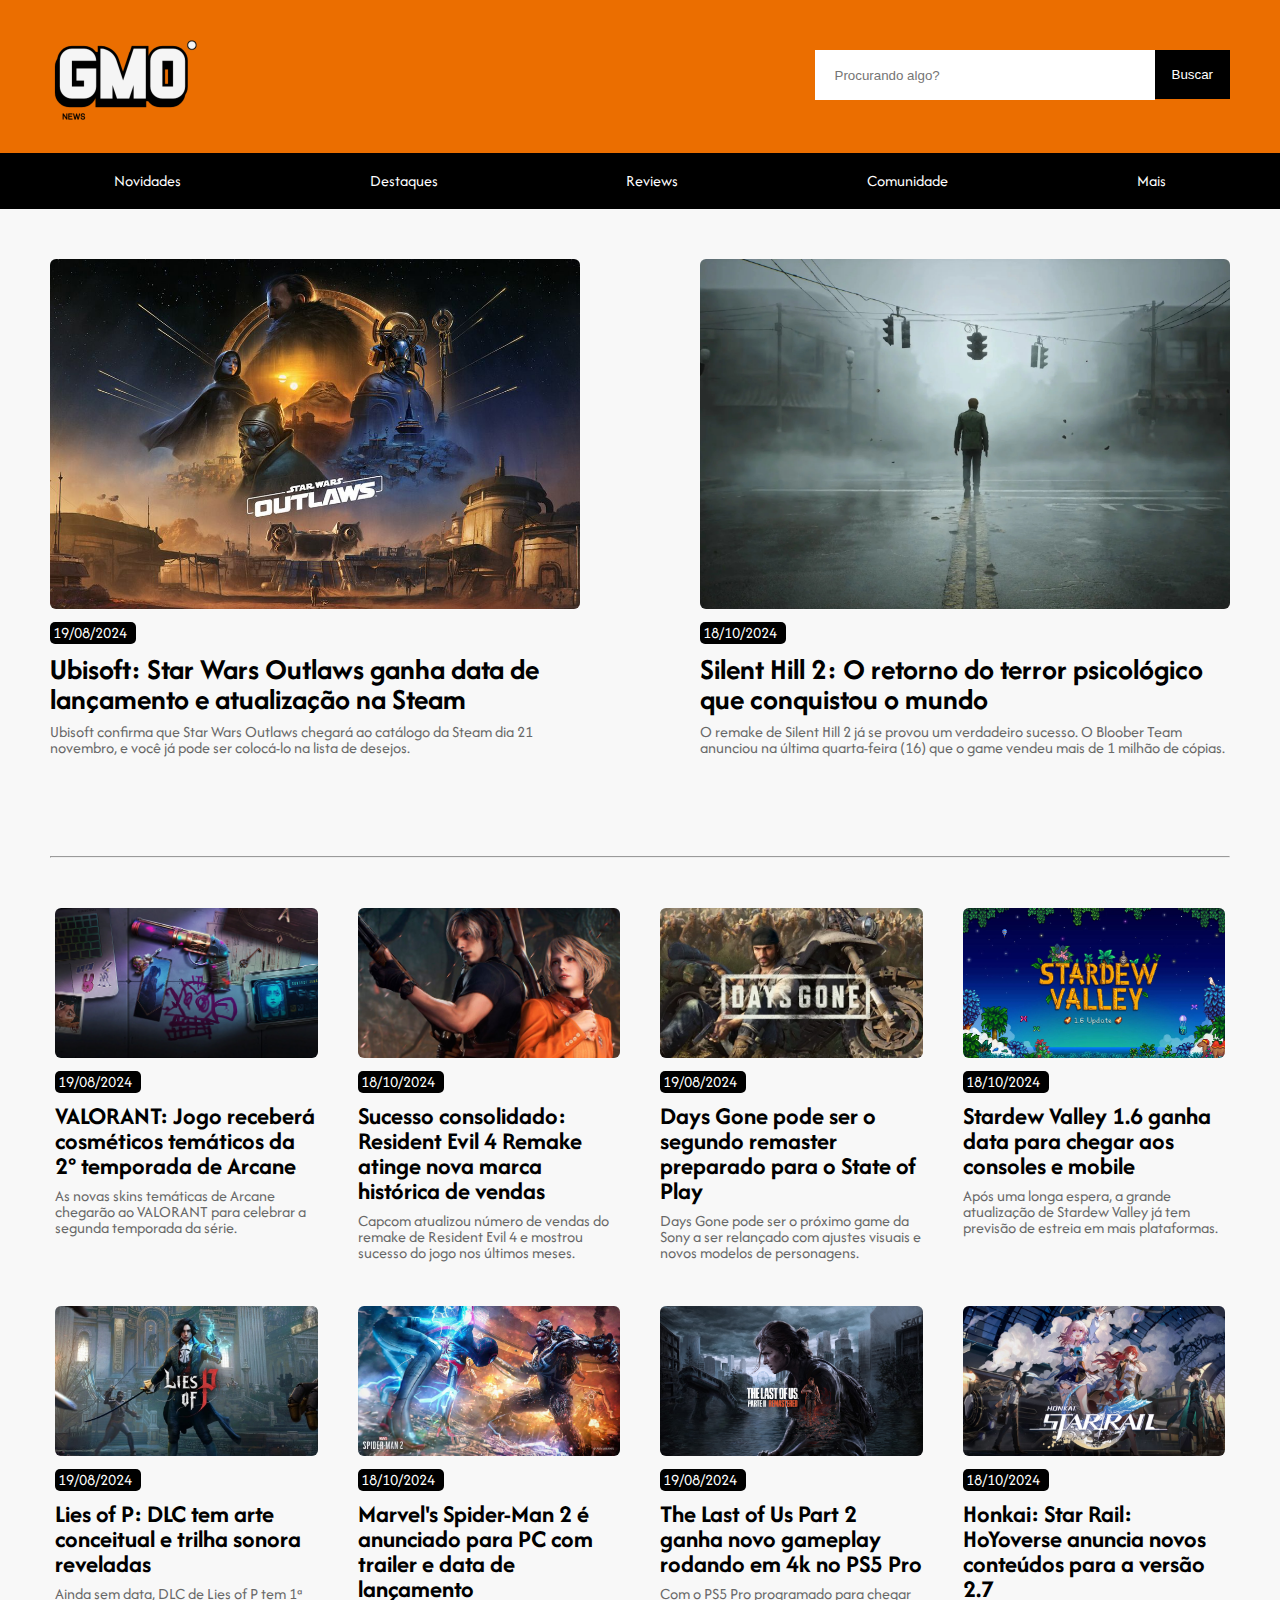
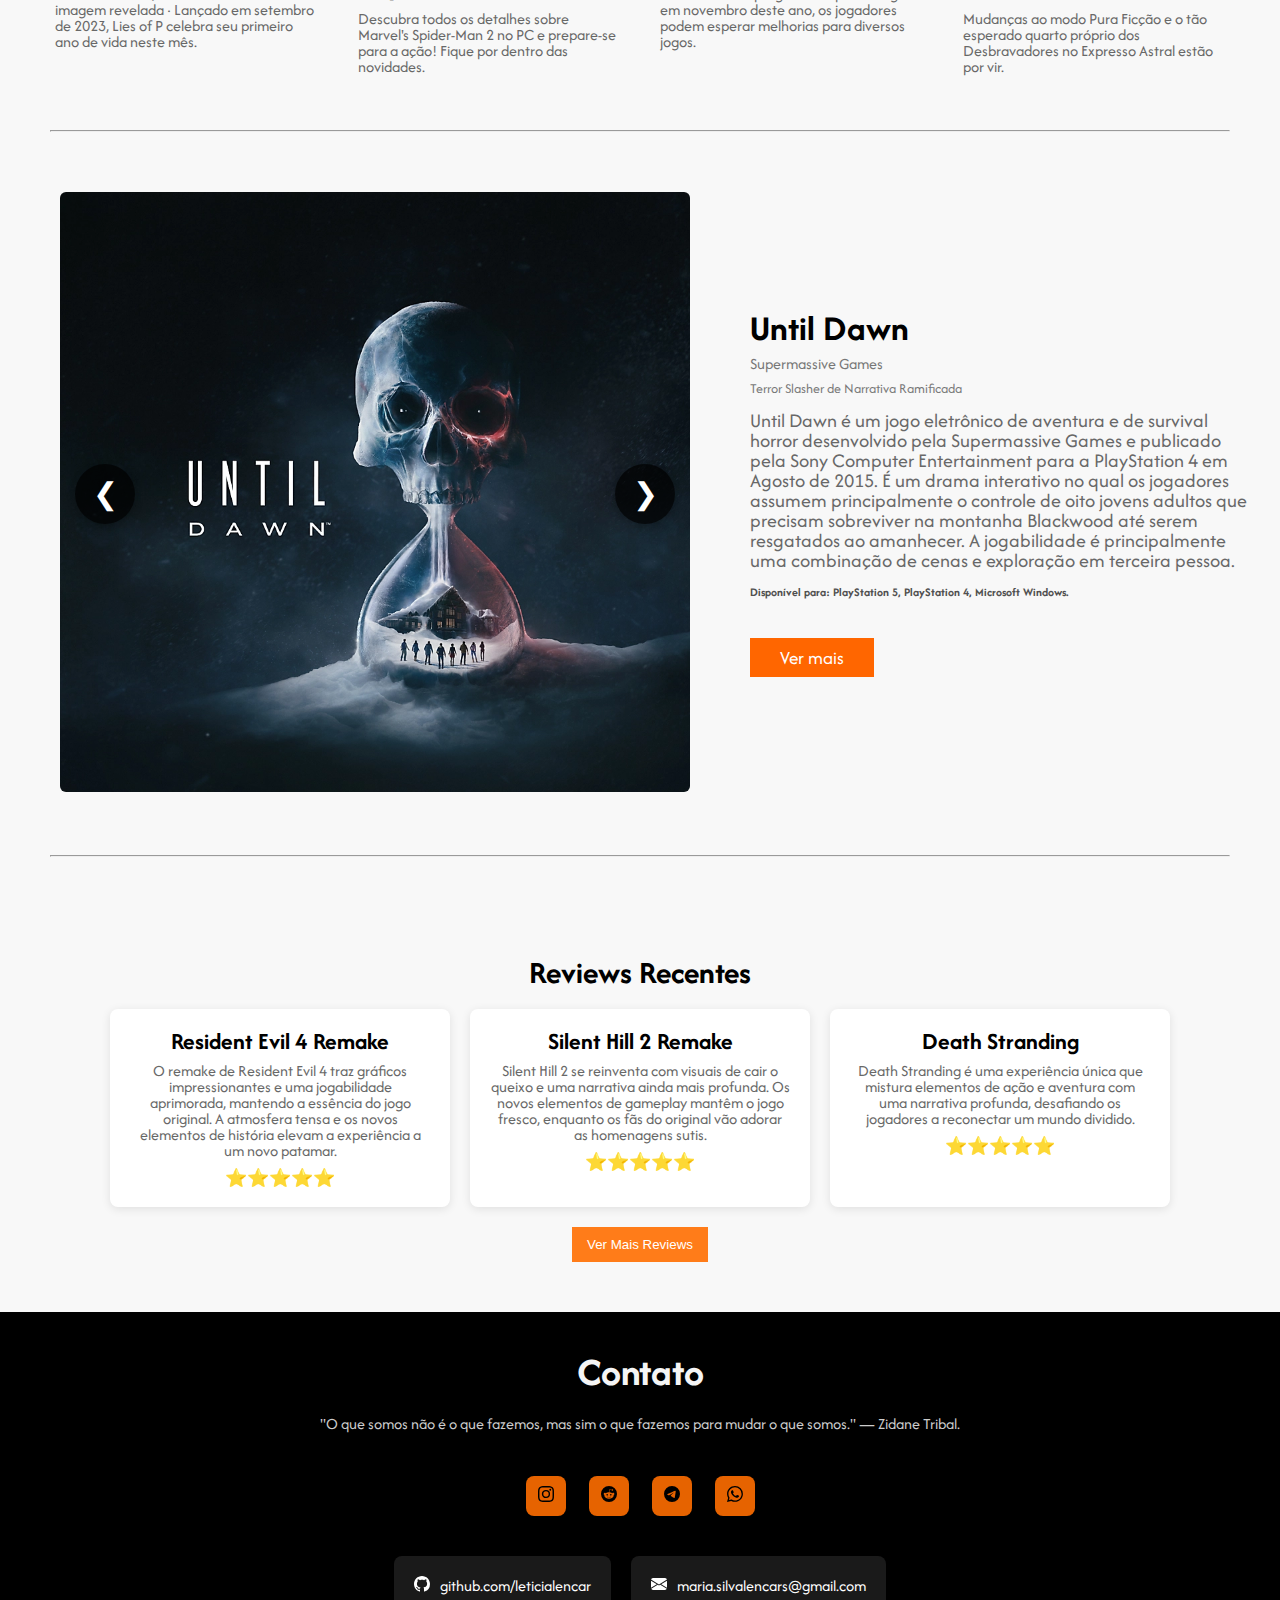
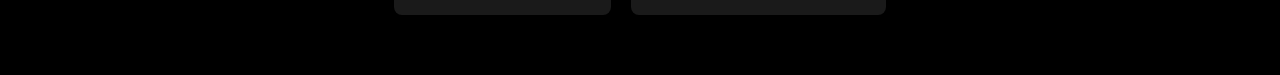
==== blog-flex/index.html @ baa9c8e6 "Add files via upload" ====
<!DOCTYPE html>
<html lang="en">
<head>
    <meta charset="UTF-8">
    <meta name="viewport" content="width=device-width, initial-scale=1.0">
    <title>GMO</title>

    <link rel="stylesheet" href="css/reset.css">
    <link rel="stylesheet" href="css/style.css">
</head>
<body>

    <header class="container">
        <div class="banner">
            <div class="logo">
                <figure>
                    <img src="./img/logo.png" alt="GMO News">
                </figure>
            </div>

            <div class="search">
                <input type="text" placeholder="Procurando algo?">
                <div class="btn">
                    <button>Buscar</button>
                </div>
            </div>
        </div>

        <div class="nav">
            <ul>
                <li>Novidades</li>
                <li>Destaques</li>
                <li>Reviews</li>
                <li>Comunidade</li>
                <li>Mais</li>
            </ul>
        </div>
    </header>

    <main>
        <section class="featured">
            <article class="post">
                <figure>
                    <img src="./img/starwars.jpg" alt="Star Wars Outlaws">
                </figure>
                <h4>19/08/2024</h4>
                <h3>Ubisoft: Star Wars Outlaws ganha data de lançamento e atualização na Steam</h3>
                <p>Ubisoft confirma que Star Wars Outlaws chegará ao catálogo da Steam dia 21 novembro, e você já pode ser colocá-lo na lista de desejos.</p>
            </article>

            <article class="post">
                <figure>
                    <img src="./img/silenthill.jpg" alt="Silent Hill 2">
                </figure>
                <h4>18/10/2024</h4>
                <h3>Silent Hill 2: O retorno do terror psicológico que conquistou o mundo</h3>
                <p>O remake de Silent Hill 2 já se provou um verdadeiro sucesso. O Bloober Team anunciou na última quarta-feira (16) que o game vendeu mais de 1 milhão de cópias.</p>
            </article>
        </section>

        <hr>
        
        <section class="new">
            <article class="post-small">
                <figure>
                    <img src="./img/valorant.jpg" alt="Valorant">
                </figure>
                <h4>19/08/2024</h4>
                <h3>VALORANT: Jogo receberá cosméticos temáticos da 2° temporada de Arcane</h3>
                <p>As novas skins temáticas de Arcane chegarão ao VALORANT para celebrar a segunda temporada da série.</p>
            </article>

            <article class="post-small">
                <figure>
                    <img src="./img/residentevil4.jpg" alt="Resident Evil 4">
                </figure>
                <h4>18/10/2024</h4>
                <h3>Sucesso consolidado: Resident Evil 4 Remake atinge nova marca histórica de vendas</h3>
                <p>Capcom atualizou número de vendas do remake de Resident Evil 4 e mostrou sucesso do jogo nos últimos meses.</p>
            </article>

            <article class="post-small">
                <figure>
                    <img src="./img/daysgone.jpg" alt="Fays Gone">
                </figure>
                <h4>19/08/2024</h4>
                <h3>Days Gone pode ser o segundo remaster preparado para o State of Play</h3>
                <p>Days Gone pode ser o próximo game da Sony a ser relançado com ajustes visuais e novos modelos de personagens.</p>
            </article>

            <article class="post-small">
                <figure>
                    <img src="./img/stardewvalley.jpg" alt="Stardew Valley">
                </figure>
                <h4>18/10/2024</h4>
                <h3>Stardew Valley 1.6 ganha data para chegar aos consoles e mobile</h3>
                <p>Após uma longa espera, a grande atualização de Stardew Valley já tem previsão de estreia em mais plataformas.</p>
            </article>
        </section>

        <section class="new">
            <article class="post-small">
                <figure>
                    <img src="./img/liesofp.jpg" alt="Lies of P">
                </figure>
                <h4>19/08/2024</h4>
                <h3>Lies of P: DLC tem arte conceitual e trilha sonora reveladas</h3>
                <p>Ainda sem data, DLC de Lies of P tem 1ª imagem revelada · Lançado em setembro de 2023, Lies of P celebra seu primeiro ano de vida neste mês.</p>
            </article>

            <article class="post-small">
                <figure>
                    <img src="./img/spiderman2.jpeg" alt="Spider-man 2">
                </figure>
                <h4>18/10/2024</h4>
                <h3>Marvel's Spider-Man 2 é anunciado para PC com trailer e data de lançamento</h3>
                <p>Descubra todos os detalhes sobre Marvel's Spider-Man 2 no PC e prepare-se para a ação! Fique por dentro das novidades.</p>
            </article>

            <article class="post-small">
                <figure>
                    <img src="./img/thelastofus.jpg" alt="The Last of Us">
                </figure>
                <h4>19/08/2024</h4>
                <h3>The Last of Us Part 2 ganha novo gameplay rodando em 4k no PS5 Pro</h3>
                <p>Com o PS5 Pro programado para chegar em novembro deste ano, os jogadores podem esperar melhorias para diversos jogos.</p>
            </article>

            <article class="post-small">
                <figure>
                    <img src="./img/honkai.jpg" alt="Honkai Star Hail">
                </figure>
                <h4>18/10/2024</h4>
                <h3>Honkai: Star Rail: HoYoverse anuncia novos conteúdos para a versão 2.7</h3>
                <p>Mudanças ao modo Pura Ficção e o tão esperado quarto próprio dos Desbravadores no Expresso Astral estão por vir.</p>
            </article>
        </section>

        <hr>

        <section class="special">
            <div class="carousel-section">
                <div class="carousel">
                    <div class="carousel-images">
                        <div class="image-container">
                            <figure>
                                <img src="./img/untildawn.jpg" alt="Supermassive Games">
                            </figure>
                        </div>
                        <div class="image-container">
                            <figure>
                                <img src="./img/deadbydaylight.jpg" alt="Dead by Daylight">
                            </figure>
                        </div>
                        <div class="image-container">
                            <figure>
                                <img src="./img/friday13.jpg" alt="Friday the 13th: The Game">
                            </figure>
                        </div>
                        <div class="image-container">
                            <figure>
                                <img src="./img/texaschaisaw.jpg" alt="The Texas Chain Saw Massacre">
                            </figure>
                        </div>
                        <div class="image-container">
                            <figure>
                                <img src="./img/residentevil7.png" alt="Resident Evil 7: Biohazard">
                            </figure>
                        </div>
                        <div class="image-container">
                            <figure>
                                <img src="./img/amnesia.jpg" alt="Amnesia: Rebirth">
                            </figure>
                        </div>
                    </div>
                    <button class="prev" onclick="moveSlide(-1)">&#10094;</button>
                    <button class="next" onclick="moveSlide(1)">&#10095;</button>
                </div>
                <div class="carousel-description">
                    <h2 id="slide-title">Título do jogo selecionado</h2>
                    <span id="slide-dev">Desenvolvedores.</span>
                    <span id="slide-type">Tipo do Jogo.</span>
                    <span id="slide-description">Descrição do jogo selecionado.</span>
                    <span id="slide-platforms">Plataformas.</span> 
                    <a id="slide-link" href="#" class="play-button" target="_blank">Ver mais</a>
                </div>                
            </div>
        </section>

        <hr>

        <section class="reviews">
            <h2>Reviews Recentes</h2>
            <div class="reviews-container">
                <article class="review">
                    <h3>Resident Evil 4 Remake</h3>
                    <p>O remake de Resident Evil 4 traz gráficos impressionantes e uma jogabilidade aprimorada, mantendo a essência do jogo original. A atmosfera tensa e os novos elementos de história elevam a experiência a um novo patamar.</p>
                    <span class="review-rating">⭐️⭐️⭐️⭐️⭐️</span>
                </article>
        
                <article class="review">
                    <h3>Silent Hill 2 Remake</h3>
                    <p>Silent Hill 2 se reinventa com visuais de cair o queixo e uma narrativa ainda mais profunda. Os novos elementos de gameplay mantêm o jogo fresco, enquanto os fãs do original vão adorar as homenagens sutis.</p>
                    <span class="review-rating">⭐️⭐️⭐️⭐️⭐️</span>
                </article>
        
                <article class="review">
                    <h3>Death Stranding</h3>
                    <p>Death Stranding é uma experiência única que mistura elementos de ação e aventura com uma narrativa profunda, desafiando os jogadores a reconectar um mundo dividido.</p>
                    <span class="review-rating">⭐️⭐️⭐️⭐️⭐️</span>
                </article>
            </div>
        
            <div id="more-reviews" class="hidden reviews-container">
                <article class="review">
                    <h3>God of War Ragnarök</h3>
                    <p>God of War Ragnarök expande a narrativa de Kratos e Atreus com uma jogabilidade emocionante e visuais deslumbrantes. Um verdadeiro marco para os jogos de ação e aventura.</p>
                    <span class="review-rating">⭐️⭐️⭐️⭐️⭐️</span>
                </article>
        
                <article class="review">
                    <h3>The Legend of Zelda: Tears of the Kingdom</h3>
                    <p>Tears of the Kingdom é uma continuação incrível que leva a aventura em Hyrule a um novo nível, com puzzles criativos e uma história cativante.</p>
                    <span class="review-rating">⭐️⭐️⭐️⭐️⭐️</span>
                </article>
        
                <article class="review">
                    <h3>Elden Ring</h3>
                    <p>Elden Ring combina o design de mundo aberto com a narrativa envolvente característica da FromSoftware, criando uma experiência desafiadora e imersiva.</p>
                    <span class="review-rating">⭐️⭐️⭐️⭐️⭐️</span>
                </article>

                <article class="review">
                    <h3>Horizon Forbidden West</h3>
                    <p>Horizon Forbidden West leva os jogadores a um mundo vibrante repleto de perigos, novas máquinas e uma narrativa envolvente que expande o universo de Aloy.</p>
                    <span class="review-rating">⭐️⭐️⭐️⭐️⭐️</span>
                </article>
                
                <article class="review">
                    <h3>Final Fantasy XVI</h3>
                    <p>Final Fantasy XVI é uma obra-prima que combina uma narrativa épica com batalhas dinâmicas e visuais de tirar o fôlego, trazendo novos personagens e um mundo fascinante.</p>
                    <span class="review-rating">⭐️⭐️⭐️⭐️⭐️</span>
                </article>
                
                <article class="review">
                    <h3>Resident Evil Village</h3>
                    <p>Resident Evil Village combina elementos de terror com uma narrativa intrigante, mantendo a atmosfera tensa e os desafios característicos da série, enquanto apresenta um novo vilão memorável.</p>
                    <span class="review-rating">⭐️⭐️⭐️⭐️⭐️</span>
                </article>
                
                <article class="review">
                    <h3>Cyberpunk 2077</h3>
                    <p>Cyberpunk 2077, apesar de seu lançamento conturbado, oferece um mundo aberto imersivo e uma narrativa complexa que envolve os jogadores em uma jornada pela futurística Night City.</p>
                    <span class="review-rating">⭐️⭐️⭐️⭐️</span>
                </article>
                
                <article class="review">
                    <h3>Ghost of Tsushima</h3>
                    <p>Ghost of Tsushima transporta os jogadores para o Japão feudal, onde eles podem explorar um mundo aberto deslumbrante, com combate envolvente e uma história emocionante sobre honra e sacrifício.</p>
                    <span class="review-rating">⭐️⭐️⭐️⭐️⭐️</span>
                </article>
                
            </div>
        
            <button id="toggle-reviews">Ver Mais Reviews</button>
        </section>   
                
    </main>

    <footer>
        <h2>Contato</h2>
        <p>"O que somos não é o que fazemos, mas sim o que fazemos para mudar o que somos." — Zidane Tribal.</p>
    
        <div class="social-icons">
            <a href="#">
                <figure>
                    <img src="./img/svg/instagram.svg" alt="Instagram">
                </figure>
            </a>
            <a href="#">
                <figure>
                    <img src="./img/svg/reddit.svg" alt="Reddit">
                </figure>
            </a>
            <a href="#">
                <img src="./img/svg/telegram.svg" alt="Telegram">
            </a>
            <a href="#">
                <figure>
                    <img src="./img/svg/whatsapp.svg" alt="Whatsapp">
                </figure>
            </a>
        </div>
    
        <div class="contact-info">
            <div class="contact-item">
                <figure>
                    <img src="./img/svg/github.svg" alt="Github">
                </figure>
                <a href="#">github.com/leticialencar</a>
            </div>
            <div class="contact-item">
                <figure>
                    <img src="./img/svg/envelope-fill.svg" alt="Email">
                </figure>
                <a href="mailto:contact@example.com">maria.silvalencars@gmail.com</a>
            </div>
        </div>
    </footer>    

    <script src="js/carousel.js"></script>
    <script src="js/expandReviews.js"></script>
    
</body>
</html>
---- blog-flex/css/style.css ----
@import url('https://fonts.googleapis.com/css2?family=Afacad+Flux:wght@100..1000&display=swap');

body {
    font-family: "Afacad Flux", sans-serif;
    overflow-x: hidden;
    background-color: #f8f8f8;
}

/* Cabeçalho */

.container {
    background-color: rgb(235, 110, 0);
}

.banner {
    display: flex;
    justify-content: space-between;
}

.logo img {
    width: 150px;
    height: 150px;
    margin-left: 50px;
}

.search {
    display: flex;
    justify-content: end;
    margin-top: 50px;
    margin-right: 50px;
}

.search input {
    border: none;
    padding: 20px;
    height: 10px;
    width: 300px;
}

.btn button {
    border: none;
    padding: 17px;
    background-color: black;
    color: #fff;
}

.nav ul {
    display: flex;
    justify-content: space-around;
    background-color: black;
    color: #fff;
    padding: 20px;
}

/* Destaques */

.featured {
    display: flex;
    align-items: stretch;
    flex-wrap: nowrap;
    gap: 20px;
}

.post {
    display: flex;
    flex-direction: column;
    gap: 10px;
    flex: 1;
    padding: 50px;
}

.post img {
    width: 100%;
    height: 350px;
    object-fit: cover;
    border-radius: 6px;
}

h4 {
    background-color: black;
    color: #fff;
    border-radius: 5px;
    padding: 3px;
    width: 80px;
}

h3 {
    font-size: 30px;
    font-weight: 700;
}

.post p {
    color: rgb(104, 104, 104);
}

hr {
    margin: 50px;
}

/* Artigos de Novidades */

.new {
    display: flex;
    justify-content: space-between; 
    gap: 20px;
    margin-left: 45px;
    margin-right: 45px;
    margin-bottom: 40px;
}

.post-small {
    display: flex;
    flex-direction: column;
    flex: 1;
    padding: 0px 10px;
}

.post-small img {
    width: 100%;
    height: 150px;
    object-fit: cover;
    border-radius: 6px;
    margin-bottom: 10px;
}

.post-small h4 {
    background-color: black;
    color: #fff;
    border-radius: 5px;
    padding: 3px;
    width: 80px;
}

.post-small h3 {
    font-size: 25px;
    font-weight: 700;
    margin-top: 5px;
}

.post-small p {
    color: rgb(104, 104, 104);
    margin-top: 5px;
}

.post-small h4, .post-small h3, .post-small p {
    margin-bottom: 5px; 
}

footer {
    text-align: center;
    background-color: black;
    color: #fff;
}

/* Especial de Halloween */

.carousel-section {
    display: flex;
    align-items: center;
    justify-content: center;
}

.carousel {
    position: relative;
    max-width: 900px; 
    margin-left: 50px;
    overflow: hidden;
}

.carousel-images {
    display: flex;
    transition: transform 0.5s ease;
}

.image-container {
    
    min-width: 100%;
    box-sizing: border-box;
    padding: 10px;
}

.carousel img {
    width: 100%;
    height: 600px; 
    object-fit: cover;
    border-radius: 6px;
}

.prev, .next {
    position: absolute;
    top: 50%;
    transform: translateY(-50%);
    background-color: rgba(0, 0, 0, 0.7); 
    border: none;
    color: white;
    cursor: pointer;
    font-size: 30px;
    width: 60px;
    height: 60px;
    border-radius: 50%;
    box-shadow: 0 4px 8px rgba(0, 0, 0, 0.2);
    transition: background-color 0.3s ease, transform 0.3s ease;
    display: flex;
    align-items: center;
    justify-content: center;
}

.prev:hover, .next:hover {
    background-color: rgba(255, 110, 0, 0.9); 
    transform: translateY(-50%) scale(1.1); 
}

.prev {
    margin-left: 10px;
    left: 15px; 
}

.next {
    margin-right: 10px;
    right: 15px;
}

.carousel-section {
    display: flex;
    align-items: center;
    justify-content: center; 
    gap: 20px; 
}

.carousel-description {
    flex-shrink: 0; 
    width: 500px; 
    margin: 0 20px; 
    padding: 10px; 
}

.carousel-description span {
    display: block;
    margin-top: 10px; 
    font-size: 14px; 
    color: rgb(104, 104, 104); 
}

#slide-title {
    font-size: 36px;
    font-weight: bold;
    margin-bottom: 8px;
}

#slide-dev {
    color: #777;
    font-size: 16px;
}

#slide-type {
    color: #777;
    margin-bottom: 15px;
}

#slide-description {
    font-size: 20px; 
    color: rgb(104, 104, 104); 
}

#slide-platforms {
    display: block;      
    margin-top: 15px;    
    font-size: 12px;   
    color: rgb(80, 80, 80); 
    font-weight: bold;  
    margin-bottom: 20px;
}

.play-button {
    display: inline-block;
    margin-top: 20px;
    padding: 10px 30px;
    background-color: #ff6600; 
    color: white;
    text-decoration: none;
    font-size: 1.2rem;
    transition: background-color 0.3s, transform 0.3s;
}

.play-button:hover {
    background-color: black;
    color: #fff;
    transform: scale(1.1);
}

/* Reviews */

.reviews {
    background-color: #f8f8f8;
    padding: 50px 20px;
    text-align: center;
}

.reviews h2 {
    font-size: 32px;
    margin-bottom: 20px;
    text-align: center;
    font-weight: 700;
}

.reviews-container {
    display: flex; 
    margin-top: 20px;
    flex-wrap: wrap; 
    justify-content: center;
    gap: 20px;
}

.review {
    background-color: white;
    padding: 20px;
    border-radius: 8px;
    box-shadow: 0 2px 10px rgba(0, 0, 0, 0.1);
    width: 300px; 
    text-align: center; 
    transition: transform 0.2s; 
}

.review:hover {
    transform: translateY(-5px); 
}

.review h3 {
    font-size: 24px;
    margin-bottom: 10px;
}

.review p {
    color: rgb(104, 104, 104);
    margin-bottom: 10px;
}

.review-rating {
    font-size: 18px;
    color: gold;
}

#toggle-reviews {
    margin-top: 20px; 
    padding: 10px 15px; 
    background-color: rgba(255, 110, 0, 0.9); 
    color: white; 
    border: none;
    cursor: pointer; 
    transition: background-color 0.3s, color 0.3s, transform 0.3s; 
}

#toggle-reviews:hover {
    background-color: black; 
    color: #fff;
    transform: scale(1.1); 
}

.hidden {
    display: none;
}

.view-all {
    display: block; 
    text-align: center;
    margin-top: 20px;
    font-size: 18px;
    text-decoration: none;
    color: #ff6600;
    transition: color 0.3s;
}

.view-all:hover {
    color: black;
}

/* Footer */

footer {
    background-color: black;
    color: #f5f5f5;
    padding: 40px 0;
    text-align: center;
}

footer h2 {
    font-size: 2.5rem;
    font-weight: bold;
    margin-bottom: 20px;
}

footer p {
    font-size: 1rem;
    margin-bottom: 40px;
    color: #ccc;
    line-height: 1.5;
}

footer .social-icons {
    margin-bottom: 40px;
}

footer .social-icons a {
    margin: 0 10px;
    display: inline-block;
    width: 40px;
    height: 40px;
    background-color:rgba(255, 110, 0, 0.9);
    border-radius: 8px;
    text-align: center;
    line-height: 40px;
    color: black;
    font-size: 20px;
    transition: background-color 0.3s ease;
}

footer .social-icons a:hover {
    background-color: rgba(176, 76, 0, 0.9);
}

footer .contact-info {
    display: flex;
    justify-content: center;
    align-items: center; 
    gap: 20px;
    margin-bottom: 20px;
}

footer .contact-info .contact-item {
    display: flex;
    align-items: center; 
    background-color: rgba(255, 255, 255, 0.1);
    padding: 20px;
    border-radius: 8px;
}

footer .contact-info .contact-item i {
    font-size: 1.5rem;
    color: rgba(255, 110, 0, 0.9);
    margin-right: 15px;
}

footer .contact-info .contact-item a {
    color: #fff;
    text-decoration: none;
    padding-left: 10px;
}

footer .contact-info .contact-item a:hover {
    text-decoration: underline;
}
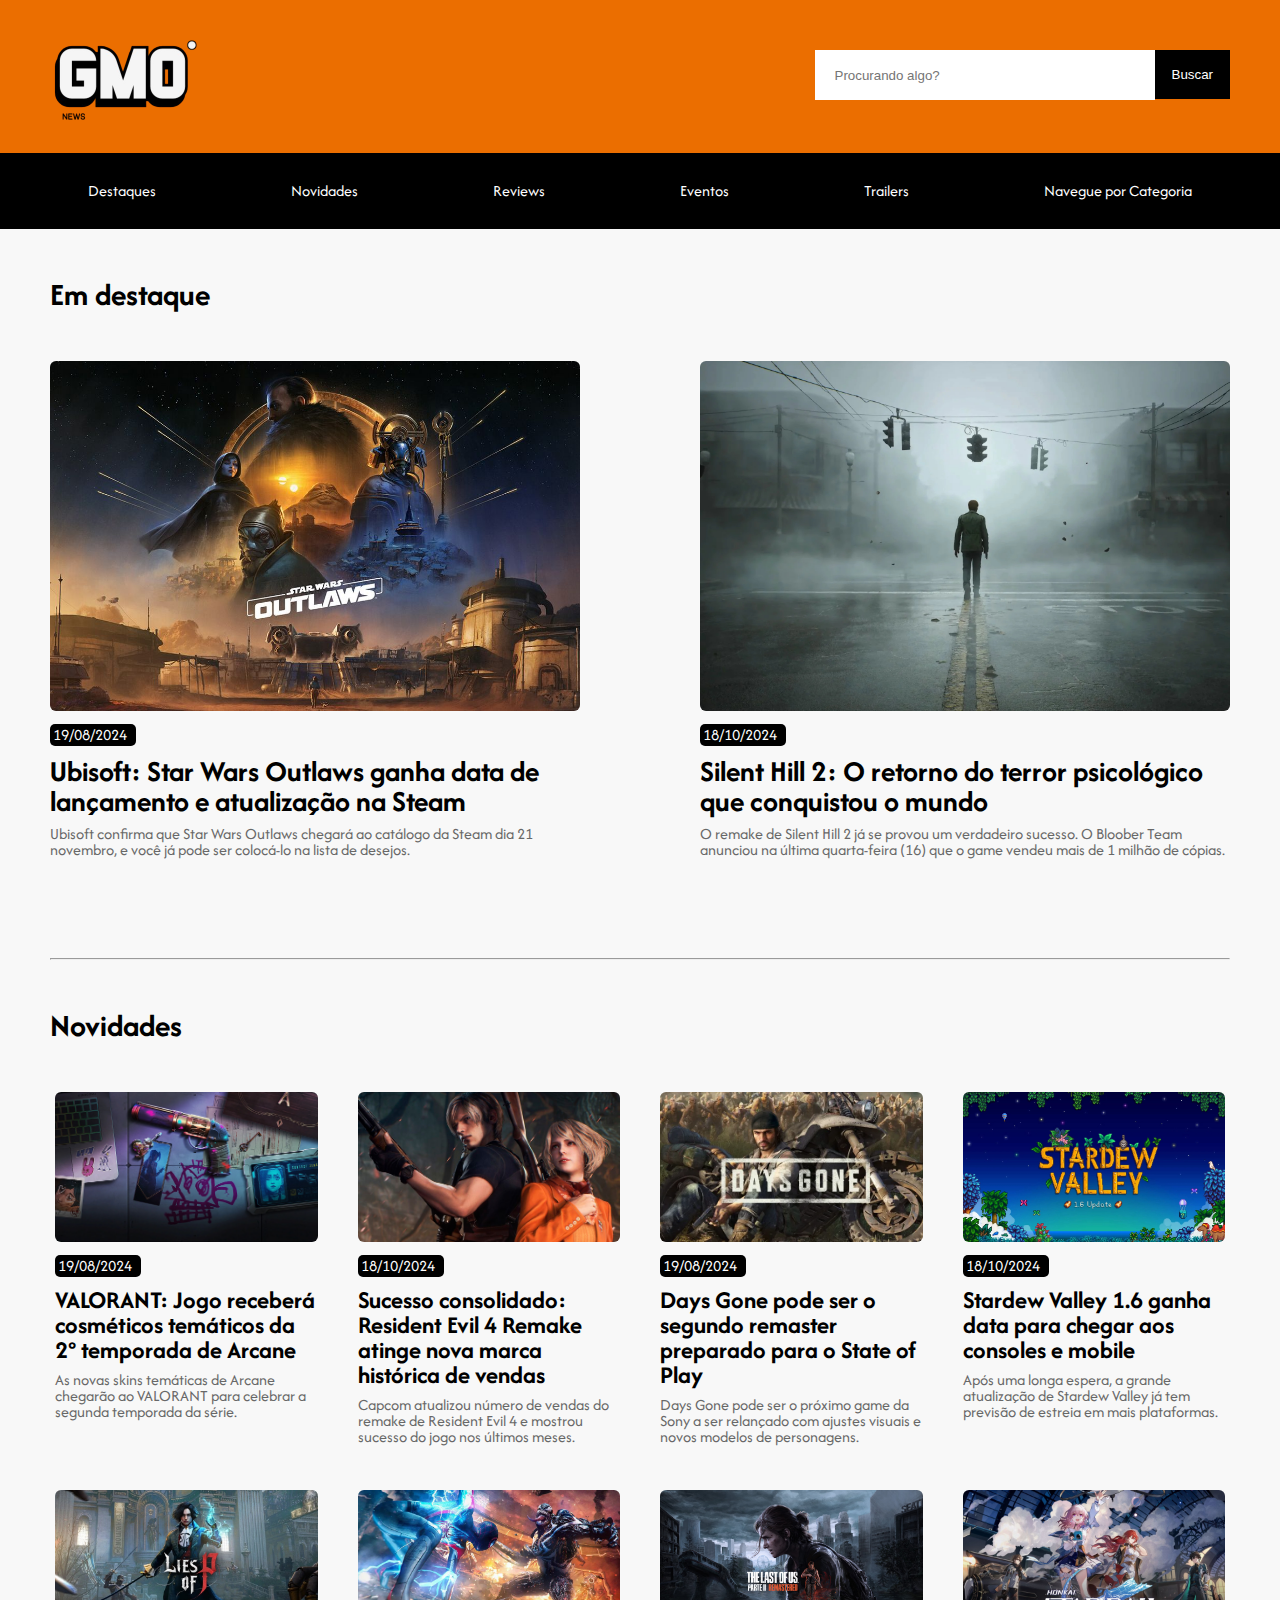
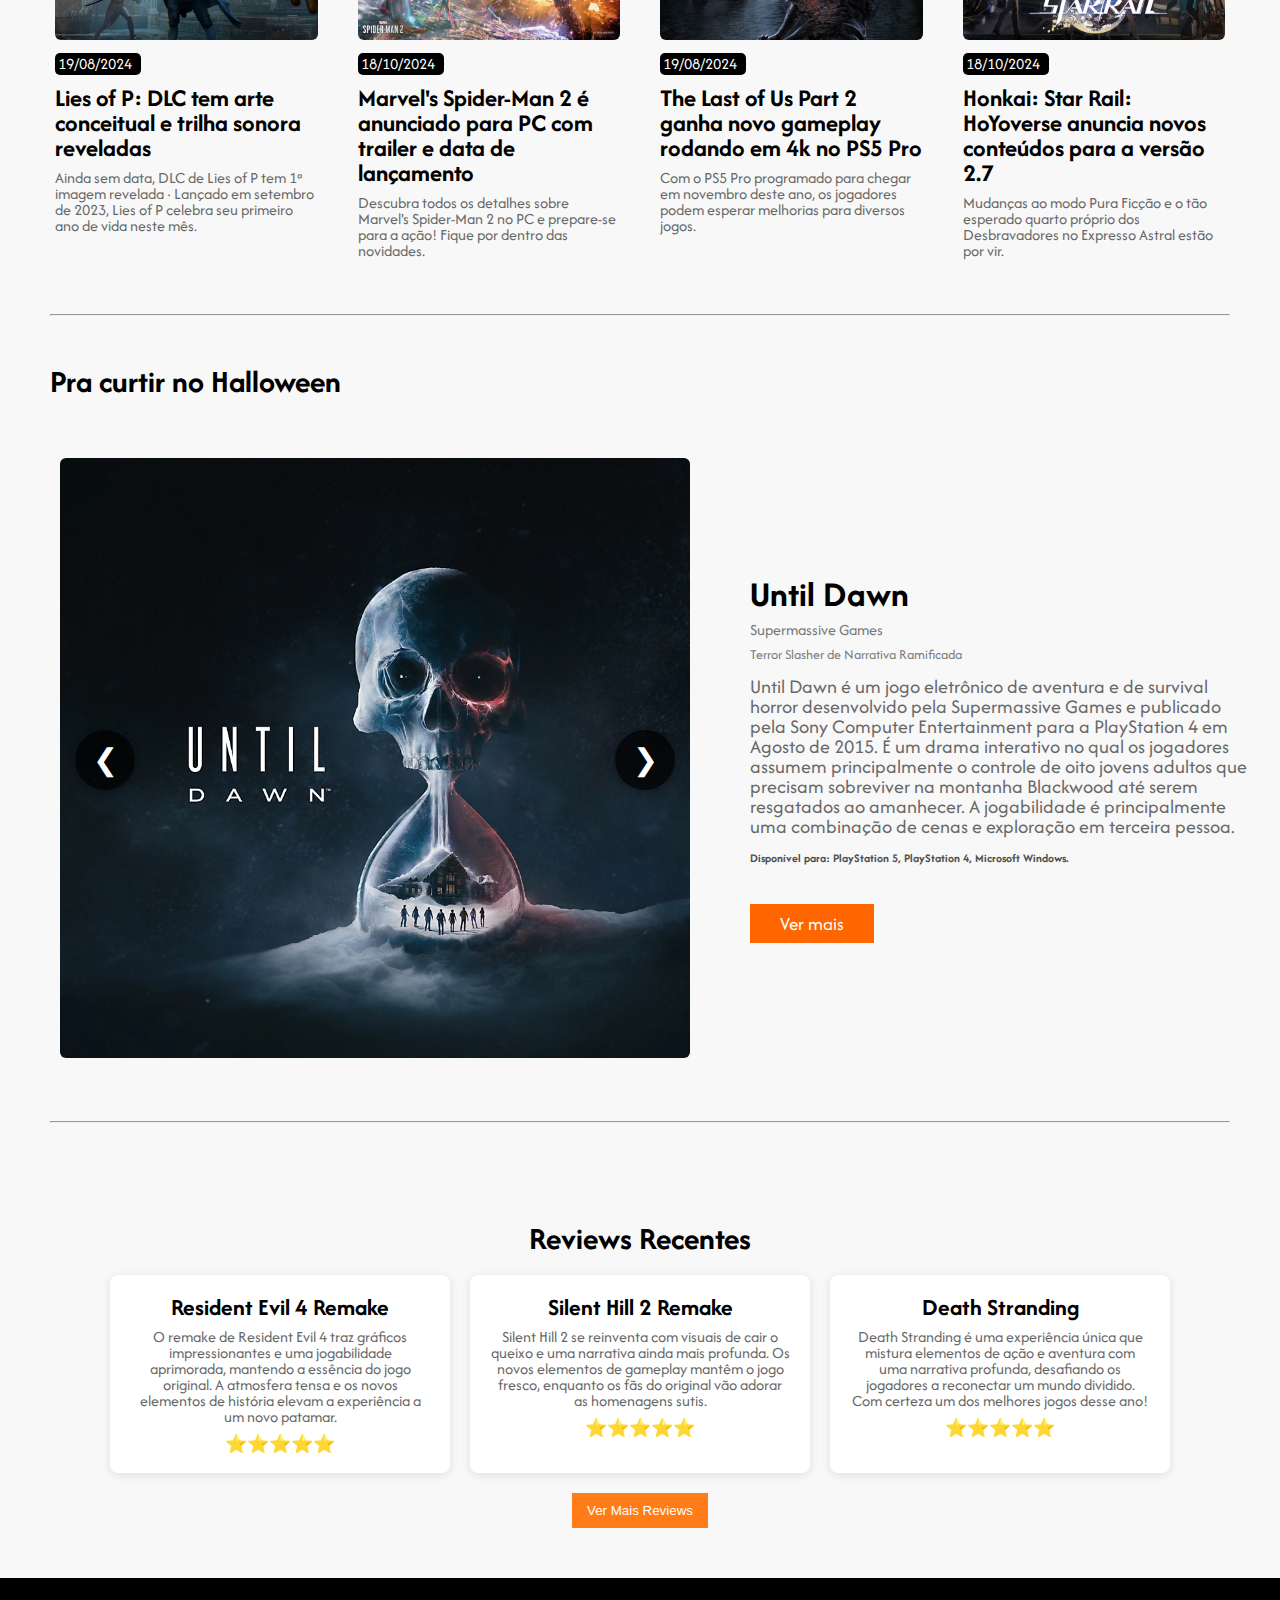
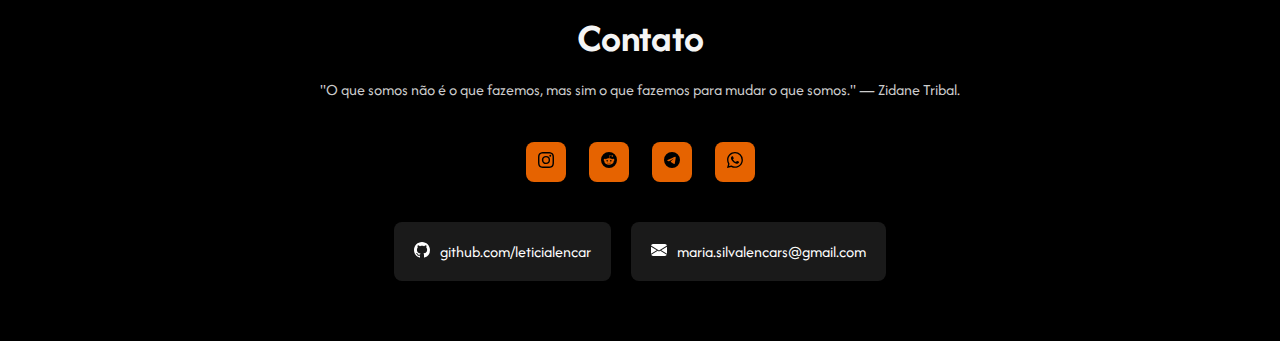
==== commit 15d395a6: "Add files via upload" ====
--- a/blog-flex/index.html
+++ b/blog-flex/index.html
@@ -17,245 +17,274 @@
                     <img src="./img/logo.png" alt="GMO News">
                 </figure>
             </div>
-
+    
             <div class="search">
                 <input type="text" placeholder="Procurando algo?">
-                <div class="btn">
+                <div class="btn" id="search-button"> 
                     <button>Buscar</button>
                 </div>
-            </div>
+            </div>            
         </div>
-
+    
         <div class="nav">
             <ul>
+                <li>Destaques</li>
                 <li>Novidades</li>
-                <li>Destaques</li>
                 <li>Reviews</li>
-                <li>Comunidade</li>
-                <li>Mais</li>
+                <li>Eventos</li>
+                <li>Trailers</li>
+                <li class="dropdown">Navegue por Categoria 
+                    <ul class="dropdown-content">
+                        <li><a href="rpg.html">RPG</a></li>
+                        <li><a href="indie.html">Indie</a></li>
+                        <li><a href="horror.html">Terror</a></li>
+                        <li><a href="action.html">Ação</a></li>
+                        <li><a href="adventure.html">Aventura</a></li>
+                        <li><a href=".html">Estratégia</a></li>
+                        <li><a href="fps.html">FPS</a></li>
+                        <li><a href="pagina_simulacao.html">Simulação</a></li>
+                        <li><a href="fight.html">Luta</a></li>
+                        <li><a href="pagina_plataforma.html">Plataforma</a></li>
+                        <li><a href="multiplayer.html">Multiplayer</a></li>
+                    </ul>
+                </li>
             </ul>
-        </div>
+        </div>                
     </header>
+    
 
     <main>
-        <section class="featured">
-            <article class="post">
-                <figure>
-                    <img src="./img/starwars.jpg" alt="Star Wars Outlaws">
-                </figure>
-                <h4>19/08/2024</h4>
-                <h3>Ubisoft: Star Wars Outlaws ganha data de lançamento e atualização na Steam</h3>
-                <p>Ubisoft confirma que Star Wars Outlaws chegará ao catálogo da Steam dia 21 novembro, e você já pode ser colocá-lo na lista de desejos.</p>
-            </article>
-
-            <article class="post">
-                <figure>
-                    <img src="./img/silenthill.jpg" alt="Silent Hill 2">
-                </figure>
-                <h4>18/10/2024</h4>
-                <h3>Silent Hill 2: O retorno do terror psicológico que conquistou o mundo</h3>
-                <p>O remake de Silent Hill 2 já se provou um verdadeiro sucesso. O Bloober Team anunciou na última quarta-feira (16) que o game vendeu mais de 1 milhão de cópias.</p>
-            </article>
+        <section class="main-featured">
+            <h2 id="Em destaque">Em destaque</h2>
+            <section class="featured">
+                <article class="post">
+                    <figure>
+                        <img src="./img/starwars.jpg" alt="Star Wars Outlaws">
+                    </figure>
+                    <h4>19/08/2024</h4>
+                    <h3 id="Star Wars Outlaws">Ubisoft: Star Wars Outlaws ganha data de lançamento e atualização na Steam</h3>
+                    <p>Ubisoft confirma que Star Wars Outlaws chegará ao catálogo da Steam dia 21 novembro, e você já pode ser colocá-lo na lista de desejos.</p>
+                </article>
+        
+                <article class="post">
+                    <figure>
+                        <img src="./img/silenthill.jpg" alt="Silent Hill 2">
+                    </figure>
+                    <h4>18/10/2024</h4>
+                    <h3 id="Silent Hill 2">Silent Hill 2: O retorno do terror psicológico que conquistou o mundo</h3>
+                    <p>O remake de Silent Hill 2 já se provou um verdadeiro sucesso. O Bloober Team anunciou na última quarta-feira (16) que o game vendeu mais de 1 milhão de cópias.</p>
+                </article>
+            </section>
         </section>
-
+        
         <hr>
         
-        <section class="new">
-            <article class="post-small">
-                <figure>
-                    <img src="./img/valorant.jpg" alt="Valorant">
-                </figure>
-                <h4>19/08/2024</h4>
-                <h3>VALORANT: Jogo receberá cosméticos temáticos da 2° temporada de Arcane</h3>
-                <p>As novas skins temáticas de Arcane chegarão ao VALORANT para celebrar a segunda temporada da série.</p>
-            </article>
-
-            <article class="post-small">
-                <figure>
-                    <img src="./img/residentevil4.jpg" alt="Resident Evil 4">
-                </figure>
-                <h4>18/10/2024</h4>
-                <h3>Sucesso consolidado: Resident Evil 4 Remake atinge nova marca histórica de vendas</h3>
-                <p>Capcom atualizou número de vendas do remake de Resident Evil 4 e mostrou sucesso do jogo nos últimos meses.</p>
-            </article>
-
-            <article class="post-small">
-                <figure>
-                    <img src="./img/daysgone.jpg" alt="Fays Gone">
-                </figure>
-                <h4>19/08/2024</h4>
-                <h3>Days Gone pode ser o segundo remaster preparado para o State of Play</h3>
-                <p>Days Gone pode ser o próximo game da Sony a ser relançado com ajustes visuais e novos modelos de personagens.</p>
-            </article>
-
-            <article class="post-small">
-                <figure>
-                    <img src="./img/stardewvalley.jpg" alt="Stardew Valley">
-                </figure>
-                <h4>18/10/2024</h4>
-                <h3>Stardew Valley 1.6 ganha data para chegar aos consoles e mobile</h3>
-                <p>Após uma longa espera, a grande atualização de Stardew Valley já tem previsão de estreia em mais plataformas.</p>
-            </article>
+        <section class="main-new">
+            <div class="title-container">
+                <h2 id="Novidades">Novidades</h2>
+            </div>
+            <section class="new">
+                <article class="post-small">
+                    <figure>
+                        <img src="./img/valorant.jpg" alt="Valorant">
+                    </figure>
+                    <h4>19/08/2024</h4>
+                    <h3 id="Valorant">VALORANT: Jogo receberá cosméticos temáticos da 2° temporada de Arcane</h3>
+                    <p>As novas skins temáticas de Arcane chegarão ao VALORANT para celebrar a segunda temporada da série.</p>
+                </article>
+
+                <article class="post-small">
+                    <figure>
+                        <img src="./img/residentevil4.jpg" alt="Resident Evil 4">
+                    </figure>
+                    <h4>18/10/2024</h4>
+                    <h3 id="Resident Evil 4 Remake">Sucesso consolidado: Resident Evil 4 Remake atinge nova marca histórica de vendas</h3>
+                    <p>Capcom atualizou número de vendas do remake de Resident Evil 4 e mostrou sucesso do jogo nos últimos meses.</p>
+                </article>
+
+                <article class="post-small">
+                    <figure>
+                        <img src="./img/daysgone.jpg" alt="Fays Gone">
+                    </figure>
+                    <h4>19/08/2024</h4>
+                    <h3 id="Days Gone">Days Gone pode ser o segundo remaster preparado para o State of Play</h3>
+                    <p>Days Gone pode ser o próximo game da Sony a ser relançado com ajustes visuais e novos modelos de personagens.</p>
+                </article>
+
+                <article class="post-small">
+                    <figure>
+                        <img src="./img/stardewvalley.jpg" alt="Stardew Valley">
+                    </figure>
+                    <h4>18/10/2024</h4>
+                    <h3 id="Stardew Valley">Stardew Valley 1.6 ganha data para chegar aos consoles e mobile</h3>
+                    <p>Após uma longa espera, a grande atualização de Stardew Valley já tem previsão de estreia em mais plataformas.</p>
+                </article>
+            </section>
+
+            <section class="new">
+                <article class="post-small">
+                    <figure>
+                        <img src="./img/liesofp.jpg" alt="Lies of P">
+                    </figure>
+                    <h4>19/08/2024</h4>
+                    <h3 id="Lies of P">Lies of P: DLC tem arte conceitual e trilha sonora reveladas</h3>
+                    <p>Ainda sem data, DLC de Lies of P tem 1ª imagem revelada · Lançado em setembro de 2023, Lies of P celebra seu primeiro ano de vida neste mês.</p>
+                </article>
+
+                <article class="post-small">
+                    <figure>
+                        <img src="./img/spiderman2.jpeg" alt="Spider-man 2">
+                    </figure>
+                    <h4>18/10/2024</h4>
+                    <h3 id="Marvel's Spider-Man 2">Marvel's Spider-Man 2 é anunciado para PC com trailer e data de lançamento</h3>
+                    <p>Descubra todos os detalhes sobre Marvel's Spider-Man 2 no PC e prepare-se para a ação! Fique por dentro das novidades.</p>
+                </article>
+
+                <article class="post-small">
+                    <figure>
+                        <img src="./img/thelastofus.jpg" alt="The Last of Us">
+                    </figure>
+                    <h4>19/08/2024</h4>
+                    <h3 id="The Last of Us Part 2">The Last of Us Part 2 ganha novo gameplay rodando em 4k no PS5 Pro</h3>
+                    <p>Com o PS5 Pro programado para chegar em novembro deste ano, os jogadores podem esperar melhorias para diversos jogos.</p>
+                </article>
+
+                <article class="post-small">
+                    <figure>
+                        <img src="./img/honkai.jpg" alt="Honkai Star Hail">
+                    </figure>
+                    <h4>18/10/2024</h4>
+                    <h3 id="Honkai: Star Rail: HoYoverse">Honkai: Star Rail: HoYoverse anuncia novos conteúdos para a versão 2.7</h3>
+                    <p>Mudanças ao modo Pura Ficção e o tão esperado quarto próprio dos Desbravadores no Expresso Astral estão por vir.</p>
+                </article>
+            </section>
         </section>
 
-        <section class="new">
-            <article class="post-small">
-                <figure>
-                    <img src="./img/liesofp.jpg" alt="Lies of P">
-                </figure>
-                <h4>19/08/2024</h4>
-                <h3>Lies of P: DLC tem arte conceitual e trilha sonora reveladas</h3>
-                <p>Ainda sem data, DLC de Lies of P tem 1ª imagem revelada · Lançado em setembro de 2023, Lies of P celebra seu primeiro ano de vida neste mês.</p>
-            </article>
-
-            <article class="post-small">
-                <figure>
-                    <img src="./img/spiderman2.jpeg" alt="Spider-man 2">
-                </figure>
-                <h4>18/10/2024</h4>
-                <h3>Marvel's Spider-Man 2 é anunciado para PC com trailer e data de lançamento</h3>
-                <p>Descubra todos os detalhes sobre Marvel's Spider-Man 2 no PC e prepare-se para a ação! Fique por dentro das novidades.</p>
-            </article>
-
-            <article class="post-small">
-                <figure>
-                    <img src="./img/thelastofus.jpg" alt="The Last of Us">
-                </figure>
-                <h4>19/08/2024</h4>
-                <h3>The Last of Us Part 2 ganha novo gameplay rodando em 4k no PS5 Pro</h3>
-                <p>Com o PS5 Pro programado para chegar em novembro deste ano, os jogadores podem esperar melhorias para diversos jogos.</p>
-            </article>
-
-            <article class="post-small">
-                <figure>
-                    <img src="./img/honkai.jpg" alt="Honkai Star Hail">
-                </figure>
-                <h4>18/10/2024</h4>
-                <h3>Honkai: Star Rail: HoYoverse anuncia novos conteúdos para a versão 2.7</h3>
-                <p>Mudanças ao modo Pura Ficção e o tão esperado quarto próprio dos Desbravadores no Expresso Astral estão por vir.</p>
-            </article>
+        <hr>
+
+        <section class="main-special">
+            <div class="title-container">
+                <h2>Pra curtir no Halloween</h2>
+            </div>
+            <section class="special">
+                <div class="carousel-section">
+                    <div class="carousel">
+                        <div class="carousel-images">
+                            <div class="image-container">
+                                <figure>
+                                    <img src="./img/untildawn.jpg" alt="Supermassive Games">
+                                </figure>
+                            </div>
+                            <div class="image-container">
+                                <figure>
+                                    <img src="./img/deadbydaylight.jpg" alt="Dead by Daylight">
+                                </figure>
+                            </div>
+                            <div class="image-container">
+                                <figure>
+                                    <img src="./img/friday13.jpg" alt="Friday the 13th: The Game">
+                                </figure>
+                            </div>
+                            <div class="image-container">
+                                <figure>
+                                    <img src="./img/texaschaisaw.jpg" alt="The Texas Chain Saw Massacre">
+                                </figure>
+                            </div>
+                            <div class="image-container">
+                                <figure>
+                                    <img src="./img/residentevil7.png" alt="Resident Evil 7: Biohazard">
+                                </figure>
+                            </div>
+                            <div class="image-container">
+                                <figure>
+                                    <img src="./img/amnesia.jpg" alt="Amnesia: Rebirth">
+                                </figure>
+                            </div>
+                        </div>
+                        <button class="prev" onclick="moveSlide(-1)">&#10094;</button>
+                        <button class="next" onclick="moveSlide(1)">&#10095;</button>
+                    </div>
+                    <div class="carousel-description">
+                        <h2 id="slide-title">Título.</h2>
+                        <span id="slide-dev">Desenvolvedores.</span>
+                        <span id="slide-type">Tipo.</span>
+                        <span id="slide-description">Descrição.</span>
+                        <span id="slide-platforms">Plataformas.</span> 
+                        <a id="slide-link" href="#" class="play-button" target="_blank">Ver mais</a>
+                    </div>                
+                </div>
+            </section>
         </section>
 
         <hr>
 
-        <section class="special">
-            <div class="carousel-section">
-                <div class="carousel">
-                    <div class="carousel-images">
-                        <div class="image-container">
-                            <figure>
-                                <img src="./img/untildawn.jpg" alt="Supermassive Games">
-                            </figure>
-                        </div>
-                        <div class="image-container">
-                            <figure>
-                                <img src="./img/deadbydaylight.jpg" alt="Dead by Daylight">
-                            </figure>
-                        </div>
-                        <div class="image-container">
-                            <figure>
-                                <img src="./img/friday13.jpg" alt="Friday the 13th: The Game">
-                            </figure>
-                        </div>
-                        <div class="image-container">
-                            <figure>
-                                <img src="./img/texaschaisaw.jpg" alt="The Texas Chain Saw Massacre">
-                            </figure>
-                        </div>
-                        <div class="image-container">
-                            <figure>
-                                <img src="./img/residentevil7.png" alt="Resident Evil 7: Biohazard">
-                            </figure>
-                        </div>
-                        <div class="image-container">
-                            <figure>
-                                <img src="./img/amnesia.jpg" alt="Amnesia: Rebirth">
-                            </figure>
-                        </div>
-                    </div>
-                    <button class="prev" onclick="moveSlide(-1)">&#10094;</button>
-                    <button class="next" onclick="moveSlide(1)">&#10095;</button>
-                </div>
-                <div class="carousel-description">
-                    <h2 id="slide-title">Título do jogo selecionado</h2>
-                    <span id="slide-dev">Desenvolvedores.</span>
-                    <span id="slide-type">Tipo do Jogo.</span>
-                    <span id="slide-description">Descrição do jogo selecionado.</span>
-                    <span id="slide-platforms">Plataformas.</span> 
-                    <a id="slide-link" href="#" class="play-button" target="_blank">Ver mais</a>
-                </div>                
-            </div>
-        </section>
-
-        <hr>
-
         <section class="reviews">
-            <h2>Reviews Recentes</h2>
+            <h2 id="Reviews Recentes">Reviews Recentes</h2>
             <div class="reviews-container">
                 <article class="review">
-                    <h3>Resident Evil 4 Remake</h3>
+                    <h3 id="Resident Evil 4 Remake">Resident Evil 4 Remake</h3>
                     <p>O remake de Resident Evil 4 traz gráficos impressionantes e uma jogabilidade aprimorada, mantendo a essência do jogo original. A atmosfera tensa e os novos elementos de história elevam a experiência a um novo patamar.</p>
                     <span class="review-rating">⭐️⭐️⭐️⭐️⭐️</span>
                 </article>
         
                 <article class="review">
-                    <h3>Silent Hill 2 Remake</h3>
+                    <h3 id="Silent Hill 2 Remake">Silent Hill 2 Remake</h3>
                     <p>Silent Hill 2 se reinventa com visuais de cair o queixo e uma narrativa ainda mais profunda. Os novos elementos de gameplay mantêm o jogo fresco, enquanto os fãs do original vão adorar as homenagens sutis.</p>
                     <span class="review-rating">⭐️⭐️⭐️⭐️⭐️</span>
                 </article>
         
                 <article class="review">
-                    <h3>Death Stranding</h3>
-                    <p>Death Stranding é uma experiência única que mistura elementos de ação e aventura com uma narrativa profunda, desafiando os jogadores a reconectar um mundo dividido.</p>
+                    <h3 id="Death Stranding">Death Stranding</h3>
+                    <p>Death Stranding é uma experiência única que mistura elementos de ação e aventura com uma narrativa profunda, desafiando os jogadores a reconectar um mundo dividido. Com certeza um dos melhores jogos desse ano!</p>
                     <span class="review-rating">⭐️⭐️⭐️⭐️⭐️</span>
                 </article>
             </div>
         
             <div id="more-reviews" class="hidden reviews-container">
                 <article class="review">
-                    <h3>God of War Ragnarök</h3>
+                    <h3 id="God of War Ragnarök">God of War Ragnarök</h3>
                     <p>God of War Ragnarök expande a narrativa de Kratos e Atreus com uma jogabilidade emocionante e visuais deslumbrantes. Um verdadeiro marco para os jogos de ação e aventura.</p>
                     <span class="review-rating">⭐️⭐️⭐️⭐️⭐️</span>
                 </article>
         
                 <article class="review">
-                    <h3>The Legend of Zelda: Tears of the Kingdom</h3>
+                    <h3 id="The Legend of Zelda: Tears of the Kingdom">The Legend of Zelda: Tears of the Kingdom</h3>
                     <p>Tears of the Kingdom é uma continuação incrível que leva a aventura em Hyrule a um novo nível, com puzzles criativos e uma história cativante.</p>
                     <span class="review-rating">⭐️⭐️⭐️⭐️⭐️</span>
                 </article>
         
                 <article class="review">
-                    <h3>Elden Ring</h3>
+                    <h3 id="Elden Ring">Elden Ring</h3>
                     <p>Elden Ring combina o design de mundo aberto com a narrativa envolvente característica da FromSoftware, criando uma experiência desafiadora e imersiva.</p>
                     <span class="review-rating">⭐️⭐️⭐️⭐️⭐️</span>
                 </article>
 
                 <article class="review">
-                    <h3>Horizon Forbidden West</h3>
+                    <h3 id="Horizon Forbidden West">Horizon Forbidden West</h3>
                     <p>Horizon Forbidden West leva os jogadores a um mundo vibrante repleto de perigos, novas máquinas e uma narrativa envolvente que expande o universo de Aloy.</p>
                     <span class="review-rating">⭐️⭐️⭐️⭐️⭐️</span>
                 </article>
                 
                 <article class="review">
-                    <h3>Final Fantasy XVI</h3>
+                    <h3 id="Final Fantasy XVI">Final Fantasy XVI</h3>
                     <p>Final Fantasy XVI é uma obra-prima que combina uma narrativa épica com batalhas dinâmicas e visuais de tirar o fôlego, trazendo novos personagens e um mundo fascinante.</p>
                     <span class="review-rating">⭐️⭐️⭐️⭐️⭐️</span>
                 </article>
                 
                 <article class="review">
-                    <h3>Resident Evil Village</h3>
+                    <h3 id="Resident Evil Village">Resident Evil Village</h3>
                     <p>Resident Evil Village combina elementos de terror com uma narrativa intrigante, mantendo a atmosfera tensa e os desafios característicos da série, enquanto apresenta um novo vilão memorável.</p>
                     <span class="review-rating">⭐️⭐️⭐️⭐️⭐️</span>
                 </article>
                 
                 <article class="review">
-                    <h3>Cyberpunk 2077</h3>
+                    <h3 id="Cyberpunk 2077">Cyberpunk 2077</h3>
                     <p>Cyberpunk 2077, apesar de seu lançamento conturbado, oferece um mundo aberto imersivo e uma narrativa complexa que envolve os jogadores em uma jornada pela futurística Night City.</p>
                     <span class="review-rating">⭐️⭐️⭐️⭐️</span>
                 </article>
                 
                 <article class="review">
-                    <h3>Ghost of Tsushima</h3>
+                    <h3 id="Ghost of Tsushima">Ghost of Tsushima</h3>
                     <p>Ghost of Tsushima transporta os jogadores para o Japão feudal, onde eles podem explorar um mundo aberto deslumbrante, com combate envolvente e uma história emocionante sobre honra e sacrifício.</p>
                     <span class="review-rating">⭐️⭐️⭐️⭐️⭐️</span>
                 </article>
@@ -268,7 +297,7 @@
     </main>
 
     <footer>
-        <h2>Contato</h2>
+        <h2 id="Contato">Contato</h2>
         <p>"O que somos não é o que fazemos, mas sim o que fazemos para mudar o que somos." — Zidane Tribal.</p>
     
         <div class="social-icons">
--- a/blog-flex/css/style.css
+++ b/blog-flex/css/style.css
@@ -52,7 +52,58 @@
     padding: 20px;
 }
 
+.nav li {
+    display: inline-block;
+    position: relative;
+    padding: 10px;
+}
+
+.nav li a{
+    text-decoration: none;
+    color: #fff;
+}
+
+.nav li.dropdown {
+    position: relative;
+}
+
+.nav li .dropdown-content {
+    display: none; 
+    position: absolute;
+    background-color: black;
+    min-width: 160px;
+    box-shadow: 0px 8px 16px rgba(0, 0, 0, 0.2);
+    z-index: 1;
+    margin-top: 10px; 
+    right: 0; 
+}
+
+.nav li .dropdown-content li {
+    display: block; 
+    padding: 10px;
+    text-align: left;
+    background-color: black;
+    cursor: pointer;
+}
+
+
+.nav li .dropdown-content li:hover {
+    background-color: rgb(235, 110, 0);
+}
+
+.nav li.dropdown:hover .dropdown-content {
+    display: block;
+}
+
+
 /* Destaques */
+
+.main-featured h2{
+    font-size: 32px;
+    margin-top: 50px;
+    padding: 0px 50px;
+    font-weight: 700;
+}
 
 .featured {
     display: flex;
@@ -97,7 +148,14 @@
     margin: 50px;
 }
 
-/* Artigos de Novidades */
+/* Novidades */
+
+.main-new h2{
+    font-size: 32px;
+    margin-top: 50px;
+    padding: 0px 50px 50px;
+    font-weight: 700;
+}
 
 .new {
     display: flex;
@@ -153,6 +211,13 @@
 }
 
 /* Especial de Halloween */
+
+.main-special .title-container h2{
+    font-size: 32px;
+    margin-top: 50px;
+    padding: 0px 50px 50px;
+    font-weight: 700;
+}
 
 .carousel-section {
     display: flex;
@@ -244,7 +309,6 @@
 #slide-title {
     font-size: 36px;
     font-weight: bold;
-    margin-bottom: 8px;
 }
 
 #slide-dev {
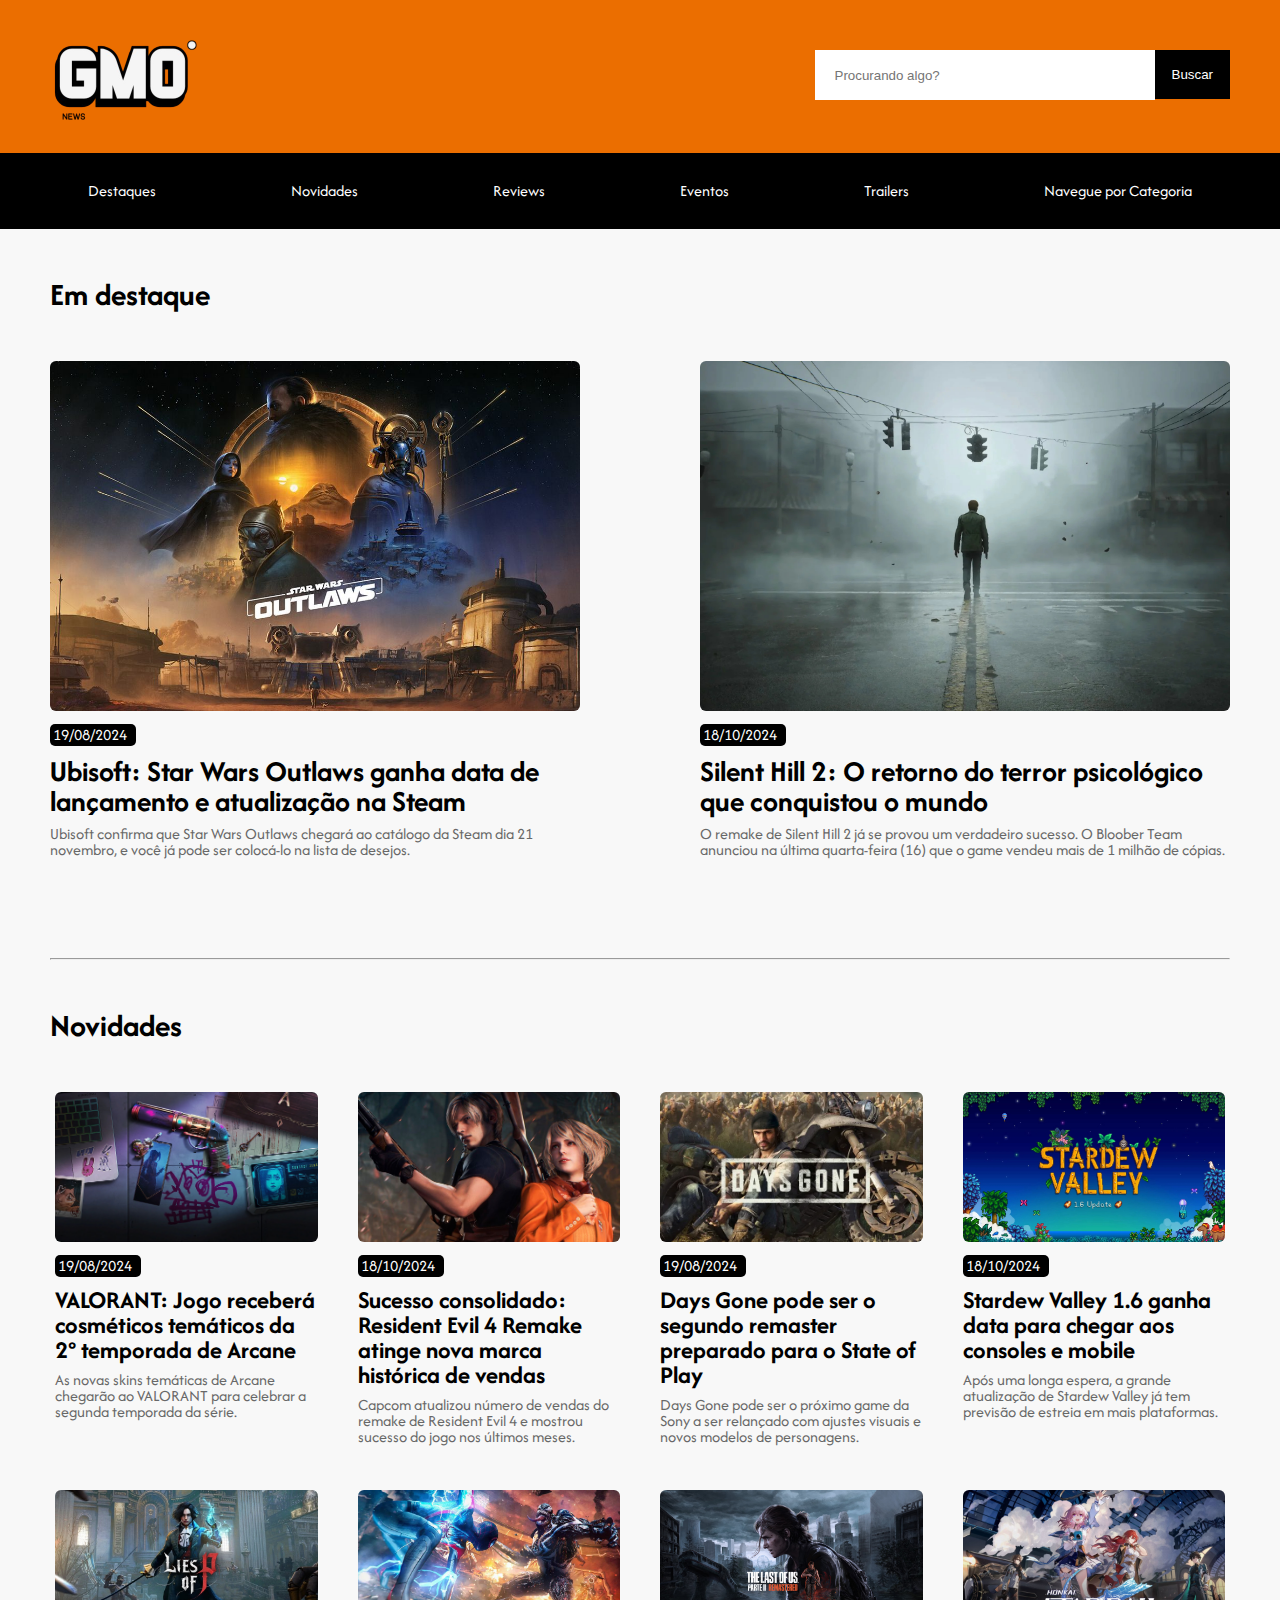
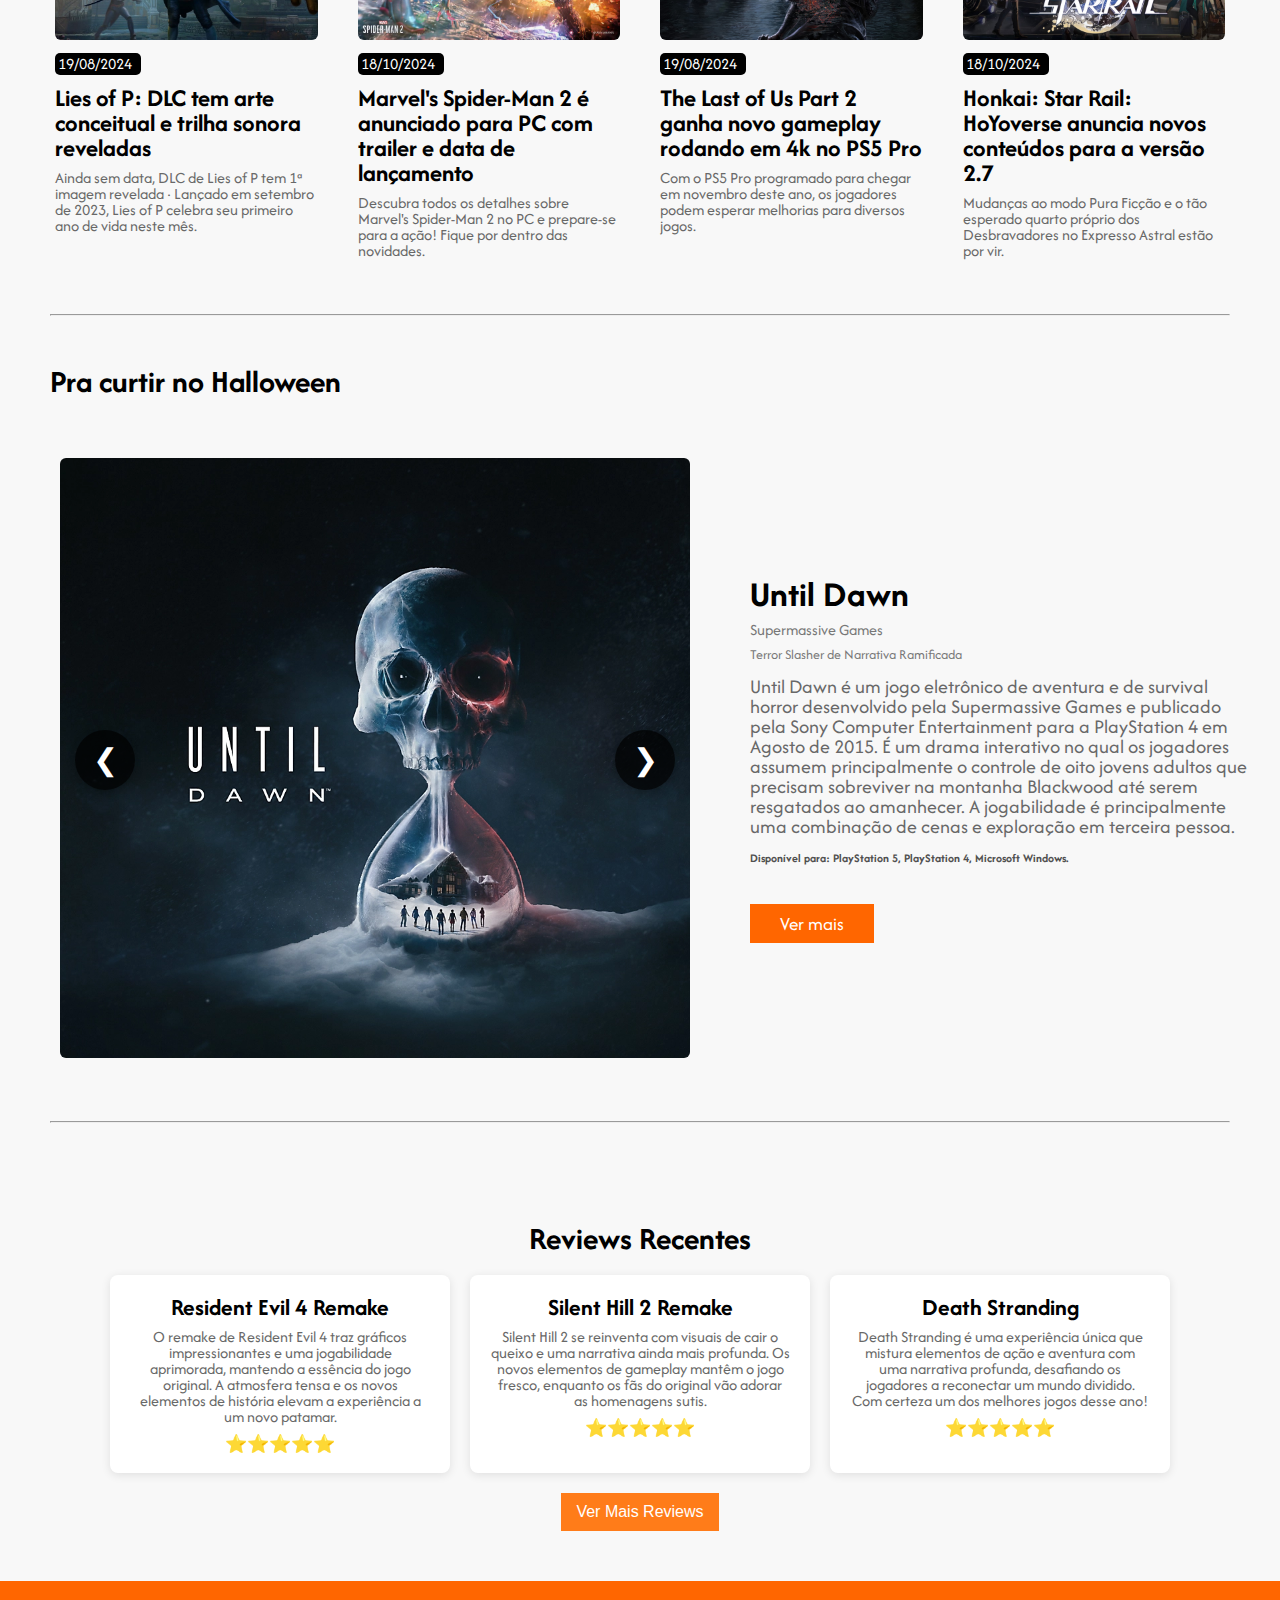
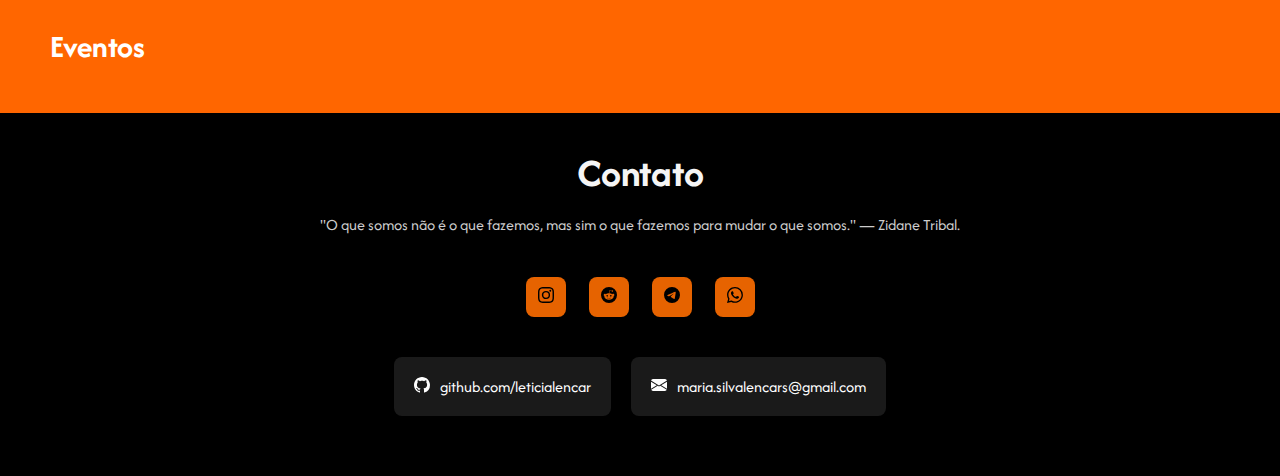
==== commit c39ec55a: "Add files via upload" ====
--- a/blog-flex/index.html
+++ b/blog-flex/index.html
@@ -292,7 +292,14 @@
             </div>
         
             <button id="toggle-reviews">Ver Mais Reviews</button>
-        </section>   
+        </section>  
+        
+        <section class="main-events">
+            <h2 id="Eventos">Eventos</h2>
+            <section class="events">
+
+            </section>
+        </section>
                 
     </main>
 
@@ -338,7 +345,7 @@
     </footer>    
 
     <script src="js/carousel.js"></script>
-    <script src="js/expandReviews.js"></script>
+    <script src="js/reviews.js"></script>
     
 </body>
 </html>
--- a/blog-flex/css/style.css
+++ b/blog-flex/css/style.css
@@ -238,7 +238,6 @@
 }
 
 .image-container {
-    
     min-width: 100%;
     box-sizing: border-box;
     padding: 10px;
@@ -405,7 +404,8 @@
 }
 
 #toggle-reviews {
-    margin-top: 20px; 
+    margin-top: 20px;
+    font-size: 16px; 
     padding: 10px 15px; 
     background-color: rgba(255, 110, 0, 0.9); 
     color: white; 
@@ -436,6 +436,19 @@
 
 .view-all:hover {
     color: black;
+}
+
+/* Eventos */
+
+.main-events{
+    background-color: #ff6600;
+}
+
+.main-events h2{
+    font-size: 32px;
+    font-weight: 700;
+    color: #fff;
+    padding: 50px;
 }
 
 /* Footer */
